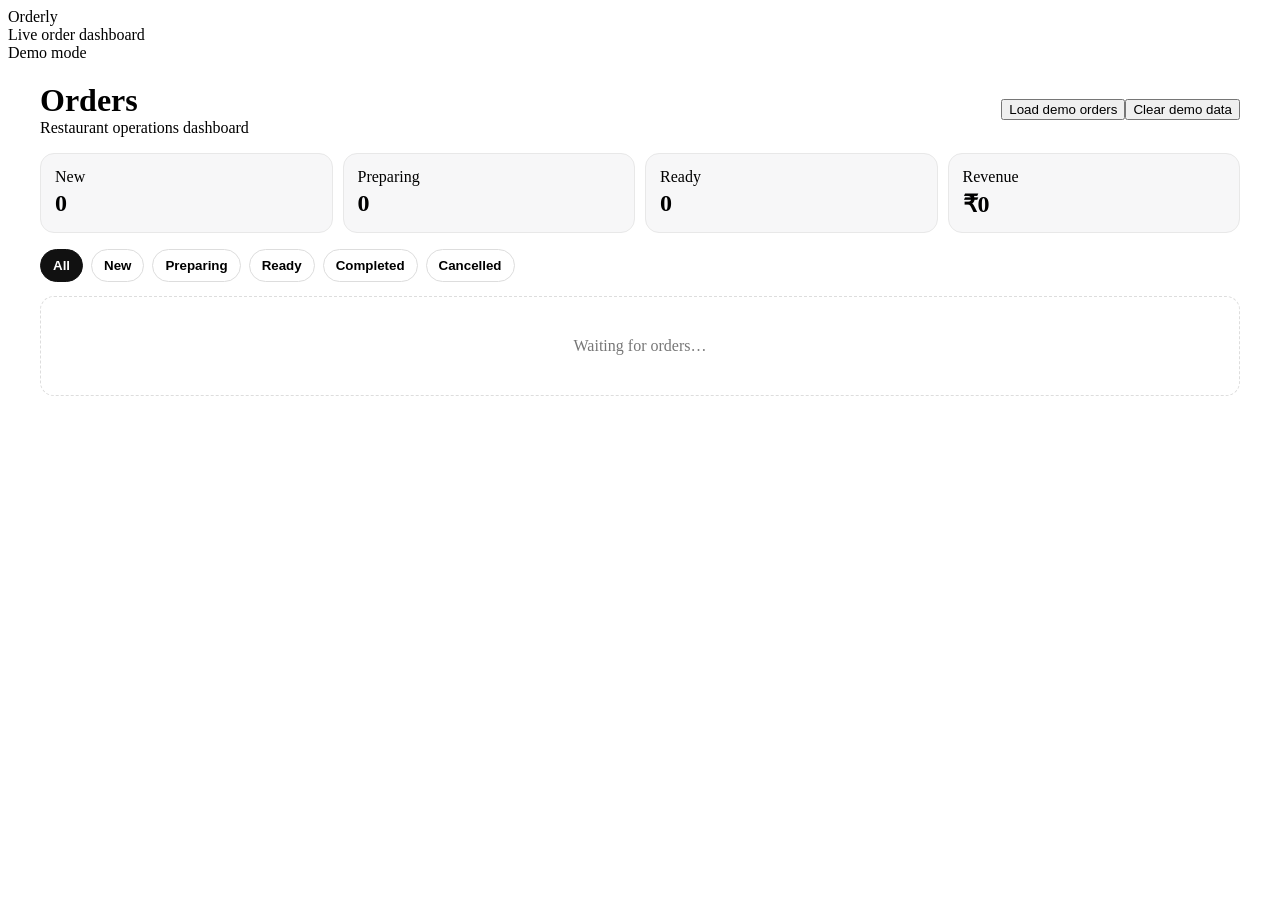
==== admin.html @ 14f22c2d "Add Orderly admin.html" ====
<!doctype html>
<html lang="en">
<head>
<meta charset="utf-8"><meta name="viewport" content="width=device-width,initial-scale=1">
<title>Orderly — Live Dashboard</title><link rel="stylesheet" href="style.css">
<style>
.admin-wrap{max-width:1200px;margin:0 auto;padding:20px 16px 90px}
.admin-head{display:flex;gap:12px;justify-content:space-between;align-items:center;flex-wrap:wrap;margin-bottom:16px}
.admin-title{margin:0}.stats{display:grid;grid-template-columns:repeat(4,1fr);gap:10px;margin-bottom:16px}
.stat{background:#f7f7f8;border:1px solid #e8e8e8;border-radius:14px;padding:14px}
.stat strong{display:block;font-size:24px;margin-top:4px}
.filters{display:flex;gap:8px;flex-wrap:wrap;margin-bottom:14px}
.filter{border:1px solid #ddd;background:#fff;padding:8px 12px;border-radius:999px;cursor:pointer;font-weight:700}
.filter.active{background:#111;color:#fff;border-color:#111}
.orders{display:grid;grid-template-columns:repeat(3,minmax(0,1fr));gap:12px}
.order-card{background:#fff;border:1px solid #e6e6e6;border-radius:16px;padding:14px;box-shadow:0 4px 16px rgba(0,0,0,.05)}
.order-top{display:flex;justify-content:space-between;gap:10px}.order-id{font-size:12px;color:#777}
.pill{display:inline-flex;align-items:center;border-radius:999px;padding:5px 8px;font-size:12px;font-weight:800}
.pill.new{background:#fff3cd}.pill.preparing{background:#e9f2ff}.pill.ready{background:#eaf7ee}.pill.completed{background:#efefef}.pill.cancelled{background:#fdeaea}
.order-items{margin:12px 0;padding:10px;background:#fafafa;border-radius:10px}
.order-item-line{display:flex;justify-content:space-between;gap:8px;margin:5px 0}
.order-actions{display:flex;gap:7px;flex-wrap:wrap;margin-top:12px}
.empty{grid-column:1/-1;text-align:center;padding:40px;color:#777;border:1px dashed #ddd;border-radius:14px}
@media(max-width:900px){.orders{grid-template-columns:repeat(2,minmax(0,1fr))}.stats{grid-template-columns:repeat(2,1fr)}}
@media(max-width:600px){.orders{grid-template-columns:1fr}.stats{grid-template-columns:1fr 1fr}}
</style>
</head>
<body>
<header class="topbar"><div class="brand"><div class="brand-title">Orderly</div><div class="brand-sub">Live order dashboard</div></div><div class="header-right"><span id="connectionState">Demo mode</span></div></header>
<main class="admin-wrap">
<div class="admin-head"><div><h1 class="admin-title">Orders</h1><div class="small">Restaurant operations dashboard</div></div>
<div class="actions-row"><button class="btn ghost" id="seedDemo">Load demo orders</button><button class="btn ghost" id="clearDemo">Clear demo data</button></div></div>
<section class="stats">
<div class="stat">New<strong id="statNew">0</strong></div><div class="stat">Preparing<strong id="statPreparing">0</strong></div><div class="stat">Ready<strong id="statReady">0</strong></div><div class="stat">Revenue<strong id="statRevenue">₹0</strong></div>
</section>
<div class="filters" id="filters"><button class="filter active" data-filter="all">All</button><button class="filter" data-filter="new">New</button><button class="filter" data-filter="preparing">Preparing</button><button class="filter" data-filter="ready">Ready</button><button class="filter" data-filter="completed">Completed</button><button class="filter" data-filter="cancelled">Cancelled</button></div>
<section id="orders" class="orders"><div class="empty">Waiting for orders…</div></section>
</main>
<script src="firebase-config.js"></script><script type="module" src="admin.js"></script>
</body></html>
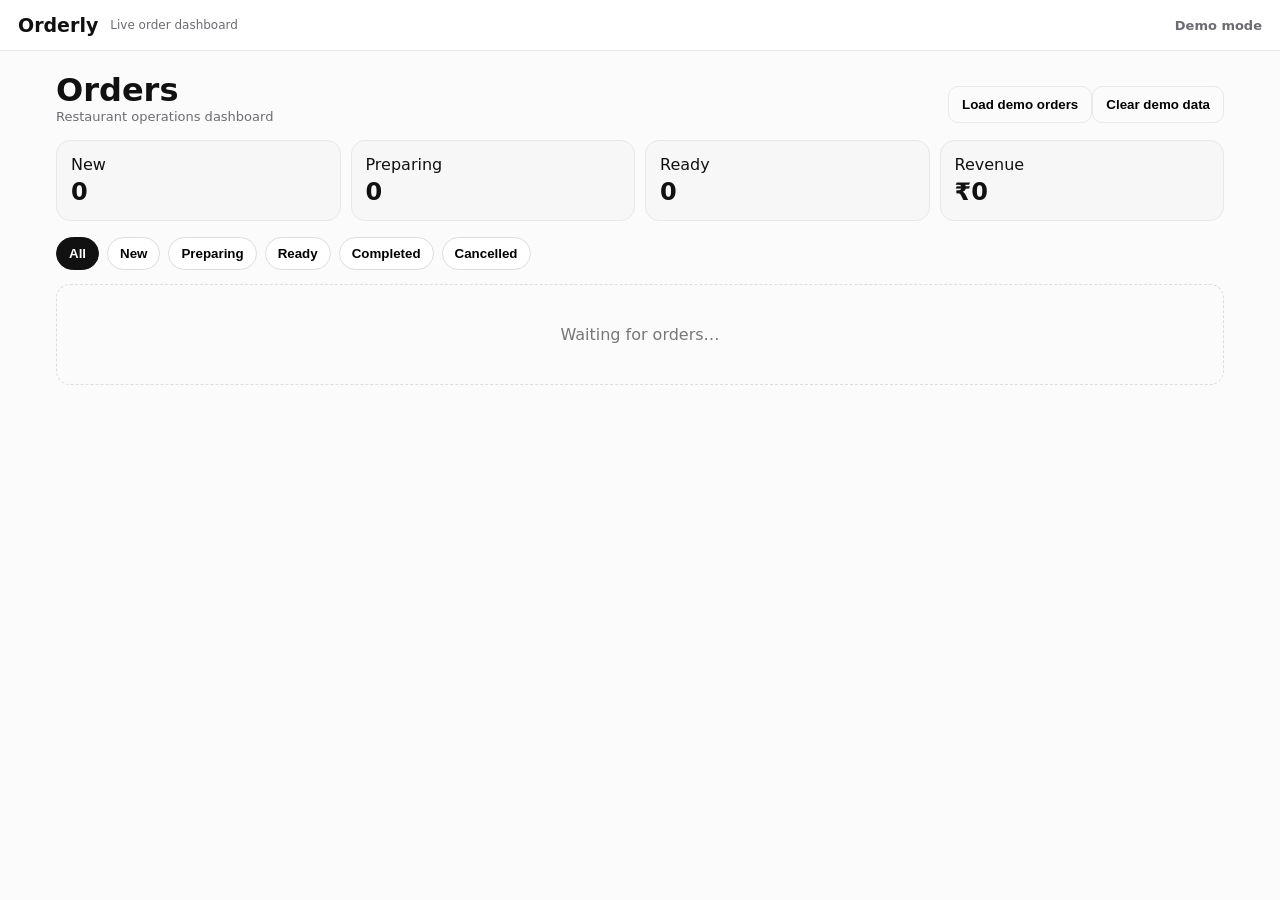
==== commit 50cf800d: "Switch Orderly dashboard to Supabase" ====
--- a/admin.html
+++ b/admin.html
@@ -1,40 +1 @@
-<!doctype html>
-<html lang="en">
-<head>
-<meta charset="utf-8"><meta name="viewport" content="width=device-width,initial-scale=1">
-<title>Orderly — Live Dashboard</title><link rel="stylesheet" href="style.css">
-<style>
-.admin-wrap{max-width:1200px;margin:0 auto;padding:20px 16px 90px}
-.admin-head{display:flex;gap:12px;justify-content:space-between;align-items:center;flex-wrap:wrap;margin-bottom:16px}
-.admin-title{margin:0}.stats{display:grid;grid-template-columns:repeat(4,1fr);gap:10px;margin-bottom:16px}
-.stat{background:#f7f7f8;border:1px solid #e8e8e8;border-radius:14px;padding:14px}
-.stat strong{display:block;font-size:24px;margin-top:4px}
-.filters{display:flex;gap:8px;flex-wrap:wrap;margin-bottom:14px}
-.filter{border:1px solid #ddd;background:#fff;padding:8px 12px;border-radius:999px;cursor:pointer;font-weight:700}
-.filter.active{background:#111;color:#fff;border-color:#111}
-.orders{display:grid;grid-template-columns:repeat(3,minmax(0,1fr));gap:12px}
-.order-card{background:#fff;border:1px solid #e6e6e6;border-radius:16px;padding:14px;box-shadow:0 4px 16px rgba(0,0,0,.05)}
-.order-top{display:flex;justify-content:space-between;gap:10px}.order-id{font-size:12px;color:#777}
-.pill{display:inline-flex;align-items:center;border-radius:999px;padding:5px 8px;font-size:12px;font-weight:800}
-.pill.new{background:#fff3cd}.pill.preparing{background:#e9f2ff}.pill.ready{background:#eaf7ee}.pill.completed{background:#efefef}.pill.cancelled{background:#fdeaea}
-.order-items{margin:12px 0;padding:10px;background:#fafafa;border-radius:10px}
-.order-item-line{display:flex;justify-content:space-between;gap:8px;margin:5px 0}
-.order-actions{display:flex;gap:7px;flex-wrap:wrap;margin-top:12px}
-.empty{grid-column:1/-1;text-align:center;padding:40px;color:#777;border:1px dashed #ddd;border-radius:14px}
-@media(max-width:900px){.orders{grid-template-columns:repeat(2,minmax(0,1fr))}.stats{grid-template-columns:repeat(2,1fr)}}
-@media(max-width:600px){.orders{grid-template-columns:1fr}.stats{grid-template-columns:1fr 1fr}}
-</style>
-</head>
-<body>
-<header class="topbar"><div class="brand"><div class="brand-title">Orderly</div><div class="brand-sub">Live order dashboard</div></div><div class="header-right"><span id="connectionState">Demo mode</span></div></header>
-<main class="admin-wrap">
-<div class="admin-head"><div><h1 class="admin-title">Orders</h1><div class="small">Restaurant operations dashboard</div></div>
-<div class="actions-row"><button class="btn ghost" id="seedDemo">Load demo orders</button><button class="btn ghost" id="clearDemo">Clear demo data</button></div></div>
-<section class="stats">
-<div class="stat">New<strong id="statNew">0</strong></div><div class="stat">Preparing<strong id="statPreparing">0</strong></div><div class="stat">Ready<strong id="statReady">0</strong></div><div class="stat">Revenue<strong id="statRevenue">₹0</strong></div>
-</section>
-<div class="filters" id="filters"><button class="filter active" data-filter="all">All</button><button class="filter" data-filter="new">New</button><button class="filter" data-filter="preparing">Preparing</button><button class="filter" data-filter="ready">Ready</button><button class="filter" data-filter="completed">Completed</button><button class="filter" data-filter="cancelled">Cancelled</button></div>
-<section id="orders" class="orders"><div class="empty">Waiting for orders…</div></section>
-</main>
-<script src="firebase-config.js"></script><script type="module" src="admin.js"></script>
-</body></html>+<!doctype html><html lang="en"><head><meta charset="utf-8"><meta name="viewport" content="width=device-width,initial-scale=1"><title>Orderly — Live Dashboard</title><link rel="stylesheet" href="style.css"><style>.admin-wrap{max-width:1200px;margin:0 auto;padding:20px 16px 90px}.admin-head{display:flex;gap:12px;justify-content:space-between;align-items:center;flex-wrap:wrap;margin-bottom:16px}.admin-title{margin:0}.stats{display:grid;grid-template-columns:repeat(4,1fr);gap:10px;margin-bottom:16px}.stat{background:#f7f7f8;border:1px solid #e8e8e8;border-radius:14px;padding:14px}.stat strong{display:block;font-size:24px;margin-top:4px}.filters{display:flex;gap:8px;flex-wrap:wrap;margin-bottom:14px}.filter{border:1px solid #ddd;background:#fff;padding:8px 12px;border-radius:999px;cursor:pointer;font-weight:700}.filter.active{background:#111;color:#fff;border-color:#111}.orders{display:grid;grid-template-columns:repeat(3,minmax(0,1fr));gap:12px}.order-card{background:#fff;border:1px solid #e6e6e6;border-radius:16px;padding:14px;box-shadow:0 4px 16px rgba(0,0,0,.05)}.order-top{display:flex;justify-content:space-between;gap:10px}.order-id{font-size:12px;color:#777}.pill{display:inline-flex;align-items:center;border-radius:999px;padding:5px 8px;font-size:12px;font-weight:800}.pill.new{background:#fff3cd}.pill.preparing{background:#e9f2ff}.pill.ready{background:#eaf7ee}.pill.completed{background:#efefef}.pill.cancelled{background:#fdeaea}.order-items{margin:12px 0;padding:10px;background:#fafafa;border-radius:10px}.order-item-line{display:flex;justify-content:space-between;gap:8px;margin:5px 0}.order-actions{display:flex;gap:7px;flex-wrap:wrap;margin-top:12px}.empty{grid-column:1/-1;text-align:center;padding:40px;color:#777;border:1px dashed #ddd;border-radius:14px}@media(max-width:900px){.orders{grid-template-columns:repeat(2,minmax(0,1fr))}.stats{grid-template-columns:repeat(2,1fr)}}@media(max-width:600px){.orders{grid-template-columns:1fr}.stats{grid-template-columns:1fr 1fr}}</style></head><body><header class="topbar"><div class="brand"><div class="brand-title">Orderly</div><div class="brand-sub">Live order dashboard</div></div><div class="header-right"><span id="connectionState">Demo mode</span></div></header><main class="admin-wrap"><div class="admin-head"><div><h1 class="admin-title">Orders</h1><div class="small">Restaurant operations dashboard</div></div><div class="actions-row"><button class="btn ghost" id="seedDemo">Load demo orders</button><button class="btn ghost" id="clearDemo">Clear demo data</button></div></div><section class="stats"><div class="stat">New<strong id="statNew">0</strong></div><div class="stat">Preparing<strong id="statPreparing">0</strong></div><div class="stat">Ready<strong id="statReady">0</strong></div><div class="stat">Revenue<strong id="statRevenue">₹0</strong></div></section><div class="filters" id="filters"><button class="filter active" data-filter="all">All</button><button class="filter" data-filter="new">New</button><button class="filter" data-filter="preparing">Preparing</button><button class="filter" data-filter="ready">Ready</button><button class="filter" data-filter="completed">Completed</button><button class="filter" data-filter="cancelled">Cancelled</button></div><section id="orders" class="orders"><div class="empty">Waiting for orders…</div></section></main><script src="supabase-config.js"></script><script type="module" src="supabase-admin.js"></script></body></html>
--- a/style.css
+++ b/style.css
@@ -0,0 +1,13 @@
+:root{--bg:#fbfbfc;--text:#111;--muted:#6c6c72;--card:#fff;--line:#e8e8ea;--primary:#111;font-family:Inter,ui-sans-serif,system-ui,-apple-system,"Segoe UI",Roboto,Arial}
+*{box-sizing:border-box}html{scroll-behavior:smooth}body{margin:0;background:var(--bg);color:var(--text);-webkit-font-smoothing:antialiased}a{color:inherit}
+.topbar{position:sticky;top:0;z-index:5;display:flex;justify-content:space-between;align-items:center;padding:14px 18px;border-bottom:1px solid var(--line);background:rgba(255,255,255,.94);backdrop-filter:blur(10px)}
+.brand{display:flex;align-items:center;gap:12px}.brand-title{font-weight:800;font-size:19px}.brand-sub{font-size:12px;color:var(--muted)}.header-right{font-size:13px;font-weight:700;color:var(--muted)}
+main#app{max-width:980px;margin:auto;padding:18px 16px 90px}.intro-row{display:flex;justify-content:space-between;gap:18px;align-items:flex-start}.intro-row h1{margin:0 0 6px;font-size:30px;letter-spacing:-.8px}.lead{margin:0;color:var(--muted)}
+.meta-row{display:flex;gap:8px;flex-wrap:wrap}.meta{background:#111;color:#fff;border-radius:12px;padding:8px 11px;display:flex;gap:8px;align-items:center;font-size:13px}.meta span{opacity:.8}
+.card{background:var(--card);border:1px solid var(--line);border-radius:16px;padding:16px;margin-top:14px;box-shadow:0 8px 26px rgba(0,0,0,.04)}.section-head{display:flex;justify-content:space-between;align-items:center}.section-title{margin:0 0 14px;font-size:20px;letter-spacing:-.3px}.cart-count{font-size:12px;color:var(--muted)}
+.menu-category{margin-bottom:18px}.menu-category:last-child{margin-bottom:0}.menu-category h3{font-size:13px;text-transform:uppercase;letter-spacing:.08em;color:var(--muted);margin:0 0 9px}.category-grid{display:grid;grid-template-columns:repeat(2,minmax(0,1fr));gap:10px}
+.menu-card{border:1px solid var(--line);border-radius:14px;padding:13px;display:flex;justify-content:space-between;gap:12px;min-height:112px;flex-direction:column}.menu-name{font-weight:800}.menu-desc{font-size:13px;color:var(--muted);line-height:1.4;margin-top:4px}.menu-row{display:flex;justify-content:space-between;align-items:center}.menu-price{font-size:15px}
+.btn{border:0;border-radius:10px;padding:10px 13px;font-weight:800;cursor:pointer}.btn.primary{background:var(--primary);color:#fff}.btn.ghost{background:transparent;border:1px solid var(--line)}.btn-wide{width:100%;padding:13px}
+.order-list{min-height:45px}.order-item{display:flex;justify-content:space-between;gap:12px;padding:11px 0;border-bottom:1px solid #f0f0f2}.order-controls{display:flex;align-items:center;gap:8px}.qty{border:1px solid var(--line);background:#fff;width:30px;height:30px;border-radius:8px;font-size:17px;cursor:pointer}.small{font-size:13px;color:var(--muted)}.total-row{display:flex;justify-content:space-between;border-top:1px dashed var(--line);margin-top:8px;padding-top:14px;font-size:18px}
+.form-row{margin-top:12px}.form-row label{display:block;font-size:13px;color:var(--muted);margin-bottom:6px}.form-row input{width:100%;padding:11px 12px;border:1px solid var(--line);border-radius:10px;background:#fff;font-size:14px}.two-col{display:grid;grid-template-columns:1fr 1fr;gap:10px}.actions-row{margin-top:14px}.order-msg{margin-top:12px;font-size:14px;color:var(--muted)}.success{background:#edf9f0;border:1px solid #ccebd3;color:#1d6b31;border-radius:12px;padding:12px}.site-footer{position:fixed;bottom:0;left:0;right:0;background:#fff;border-top:1px solid var(--line);padding:10px;text-align:center;font-size:12px;color:var(--muted)}
+@media(max-width:650px){.intro-row{flex-direction:column}.category-grid{grid-template-columns:1fr}.two-col{grid-template-columns:1fr}.intro-row h1{font-size:25px}.meta-row{width:100%}.meta{flex:1;justify-content:center}}
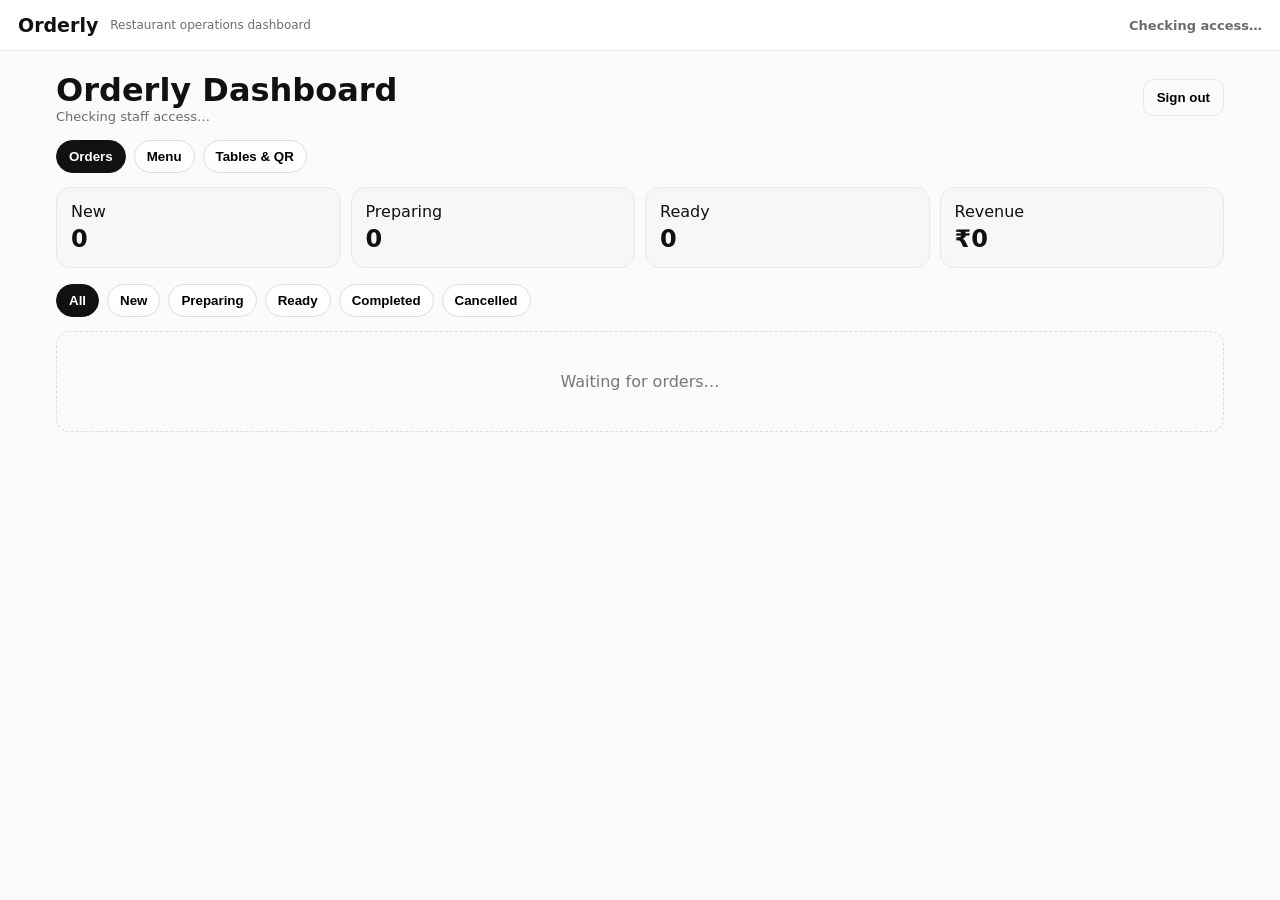
==== commit 83df342c: "Finish authenticated dashboard and QR management" ====
--- a/admin.html
+++ b/admin.html
@@ -1 +1,13 @@
-<!doctype html><html lang="en"><head><meta charset="utf-8"><meta name="viewport" content="width=device-width,initial-scale=1"><title>Orderly — Live Dashboard</title><link rel="stylesheet" href="style.css"><style>.admin-wrap{max-width:1200px;margin:0 auto;padding:20px 16px 90px}.admin-head{display:flex;gap:12px;justify-content:space-between;align-items:center;flex-wrap:wrap;margin-bottom:16px}.admin-title{margin:0}.stats{display:grid;grid-template-columns:repeat(4,1fr);gap:10px;margin-bottom:16px}.stat{background:#f7f7f8;border:1px solid #e8e8e8;border-radius:14px;padding:14px}.stat strong{display:block;font-size:24px;margin-top:4px}.filters{display:flex;gap:8px;flex-wrap:wrap;margin-bottom:14px}.filter{border:1px solid #ddd;background:#fff;padding:8px 12px;border-radius:999px;cursor:pointer;font-weight:700}.filter.active{background:#111;color:#fff;border-color:#111}.orders{display:grid;grid-template-columns:repeat(3,minmax(0,1fr));gap:12px}.order-card{background:#fff;border:1px solid #e6e6e6;border-radius:16px;padding:14px;box-shadow:0 4px 16px rgba(0,0,0,.05)}.order-top{display:flex;justify-content:space-between;gap:10px}.order-id{font-size:12px;color:#777}.pill{display:inline-flex;align-items:center;border-radius:999px;padding:5px 8px;font-size:12px;font-weight:800}.pill.new{background:#fff3cd}.pill.preparing{background:#e9f2ff}.pill.ready{background:#eaf7ee}.pill.completed{background:#efefef}.pill.cancelled{background:#fdeaea}.order-items{margin:12px 0;padding:10px;background:#fafafa;border-radius:10px}.order-item-line{display:flex;justify-content:space-between;gap:8px;margin:5px 0}.order-actions{display:flex;gap:7px;flex-wrap:wrap;margin-top:12px}.empty{grid-column:1/-1;text-align:center;padding:40px;color:#777;border:1px dashed #ddd;border-radius:14px}@media(max-width:900px){.orders{grid-template-columns:repeat(2,minmax(0,1fr))}.stats{grid-template-columns:repeat(2,1fr)}}@media(max-width:600px){.orders{grid-template-columns:1fr}.stats{grid-template-columns:1fr 1fr}}</style></head><body><header class="topbar"><div class="brand"><div class="brand-title">Orderly</div><div class="brand-sub">Live order dashboard</div></div><div class="header-right"><span id="connectionState">Demo mode</span></div></header><main class="admin-wrap"><div class="admin-head"><div><h1 class="admin-title">Orders</h1><div class="small">Restaurant operations dashboard</div></div><div class="actions-row"><button class="btn ghost" id="seedDemo">Load demo orders</button><button class="btn ghost" id="clearDemo">Clear demo data</button></div></div><section class="stats"><div class="stat">New<strong id="statNew">0</strong></div><div class="stat">Preparing<strong id="statPreparing">0</strong></div><div class="stat">Ready<strong id="statReady">0</strong></div><div class="stat">Revenue<strong id="statRevenue">₹0</strong></div></section><div class="filters" id="filters"><button class="filter active" data-filter="all">All</button><button class="filter" data-filter="new">New</button><button class="filter" data-filter="preparing">Preparing</button><button class="filter" data-filter="ready">Ready</button><button class="filter" data-filter="completed">Completed</button><button class="filter" data-filter="cancelled">Cancelled</button></div><section id="orders" class="orders"><div class="empty">Waiting for orders…</div></section></main><script src="supabase-config.js"></script><script type="module" src="supabase-admin.js"></script></body></html>+<!doctype html>
+<html lang="en"><head><meta charset="utf-8"><meta name="viewport" content="width=device-width,initial-scale=1"><title>Orderly — Restaurant Dashboard</title><link rel="stylesheet" href="style.css">
+<style>.admin-wrap{max-width:1200px;margin:0 auto;padding:20px 16px 90px}.admin-head{display:flex;gap:12px;justify-content:space-between;align-items:center;flex-wrap:wrap;margin-bottom:16px}.admin-title{margin:0}.stats{display:grid;grid-template-columns:repeat(4,1fr);gap:10px;margin-bottom:16px}.stat{background:#f7f7f8;border:1px solid #e8e8e8;border-radius:14px;padding:14px}.stat strong{display:block;font-size:24px;margin-top:4px}.filters,.admin-tabs{display:flex;gap:8px;flex-wrap:wrap;margin-bottom:14px}.filter,.tab-btn{border:1px solid #ddd;background:#fff;padding:8px 12px;border-radius:999px;cursor:pointer;font-weight:700}.filter.active,.tab-btn.active{background:#111;color:#fff;border-color:#111}.orders,.manager-grid,.table-grid{display:grid;grid-template-columns:repeat(3,minmax(0,1fr));gap:12px}.order-card,.manager-card,.table-card{background:#fff;border:1px solid #e6e6e6;border-radius:16px;padding:14px;box-shadow:0 4px 16px rgba(0,0,0,.05)}.order-top{display:flex;justify-content:space-between;gap:10px}.order-id{font-size:12px;color:#777}.pill{display:inline-flex;align-items:center;border-radius:999px;padding:5px 8px;font-size:12px;font-weight:800}.pill.new{background:#fff3cd}.pill.preparing{background:#e9f2ff}.pill.ready{background:#eaf7ee}.pill.completed{background:#efefef}.pill.cancelled{background:#fdeaea}.order-items{margin:12px 0;padding:10px;background:#fafafa;border-radius:10px}.order-item-line,.table-row{display:flex;justify-content:space-between;gap:8px;align-items:center;margin:7px 0}.order-actions{display:flex;gap:7px;flex-wrap:wrap;margin-top:12px}.manager-form{display:grid;grid-template-columns:2fr 2fr 1fr 1fr auto;gap:8px;align-items:end;margin-bottom:14px}.manager-form input,.table-row input{width:100%;padding:10px 11px;border:1px solid var(--line);border-radius:10px;background:#fff;font-size:14px}.toggle{display:flex;align-items:center;gap:7px;font-size:13px}.muted-box{padding:12px;background:#f7f7f8;border:1px solid var(--line);border-radius:12px;color:var(--muted);font-size:13px}.qr-link{font-size:12px;word-break:break-all}.empty{text-align:center;padding:40px;color:#777;border:1px dashed #ddd;border-radius:14px}.empty-wide{grid-column:1/-1}@media(max-width:1000px){.orders,.manager-grid,.table-grid{grid-template-columns:repeat(2,minmax(0,1fr))}.manager-form{grid-template-columns:1fr 1fr 1fr 1fr}.manager-form .wide{grid-column:1/-1}}@media(max-width:650px){.orders,.manager-grid,.table-grid{grid-template-columns:1fr}.stats{grid-template-columns:1fr 1fr}.manager-form{grid-template-columns:1fr}.manager-form .wide{grid-column:auto}}</style></head>
+<body><header class="topbar"><div class="brand"><div class="brand-title">Orderly</div><div class="brand-sub">Restaurant operations dashboard</div></div><div class="header-right"><span id="connectionState">Checking access…</span></div></header>
+<main class="admin-wrap"><div class="admin-head"><div><h1 class="admin-title">Orderly Dashboard</h1><div class="small" id="staffInfo">Checking staff access…</div></div><button class="btn ghost" id="logoutBtn">Sign out</button></div>
+<nav class="admin-tabs"><button class="tab-btn active" data-section="ordersSection">Orders</button><button class="tab-btn" data-section="menuSection">Menu</button><button class="tab-btn" data-section="tablesSection">Tables & QR</button></nav>
+<section id="ordersSection"><section class="stats"><div class="stat">New<strong id="statNew">0</strong></div><div class="stat">Preparing<strong id="statPreparing">0</strong></div><div class="stat">Ready<strong id="statReady">0</strong></div><div class="stat">Revenue<strong id="statRevenue">₹0</strong></div></section>
+<div class="filters" id="filters"><button class="filter active" data-filter="all">All</button><button class="filter" data-filter="new">New</button><button class="filter" data-filter="preparing">Preparing</button><button class="filter" data-filter="ready">Ready</button><button class="filter" data-filter="completed">Completed</button><button class="filter" data-filter="cancelled">Cancelled</button></div>
+<section id="orders" class="orders"><div class="empty empty-wide">Waiting for orders…</div></section></section>
+<section id="menuSection" hidden><div id="menuAccessNote" class="muted-box" hidden>Kitchen staff have view-only access to the menu. Owners and managers can edit it.</div>
+<section class="manager-card" id="menuManagerCard"><h2 style="margin-top:0">Menu management</h2><div class="manager-form"><div class="wide"><label class="small">Name</label><input id="menuName" placeholder="Item name"></div><div class="wide"><label class="small">Description</label><input id="menuDesc" placeholder="Short description"></div><div><label class="small">Price</label><input id="menuPrice" type="number" min="0" step="0.01" placeholder="120"></div><div><label class="small">Category</label><input id="menuCategory" placeholder="Main Course"></div><button class="btn primary" id="addMenuBtn">Add item</button></div><div id="menuList" class="manager-grid"><div class="empty empty-wide">Loading menu…</div></div></section></section>
+<section id="tablesSection" hidden><section class="manager-card"><h2 style="margin-top:0">Tables</h2><div class="manager-form"><div><label class="small">Table number</label><input id="newTableNo" placeholder="T7"></div><button class="btn primary" id="addTableBtn">Add table</button></div><div id="tableList" class="table-grid"><div class="empty empty-wide">Loading tables…</div></div></section></section>
+</main><script src="supabase-config.js"></script><script type="module" src="supabase-admin.js"></script></body></html>
